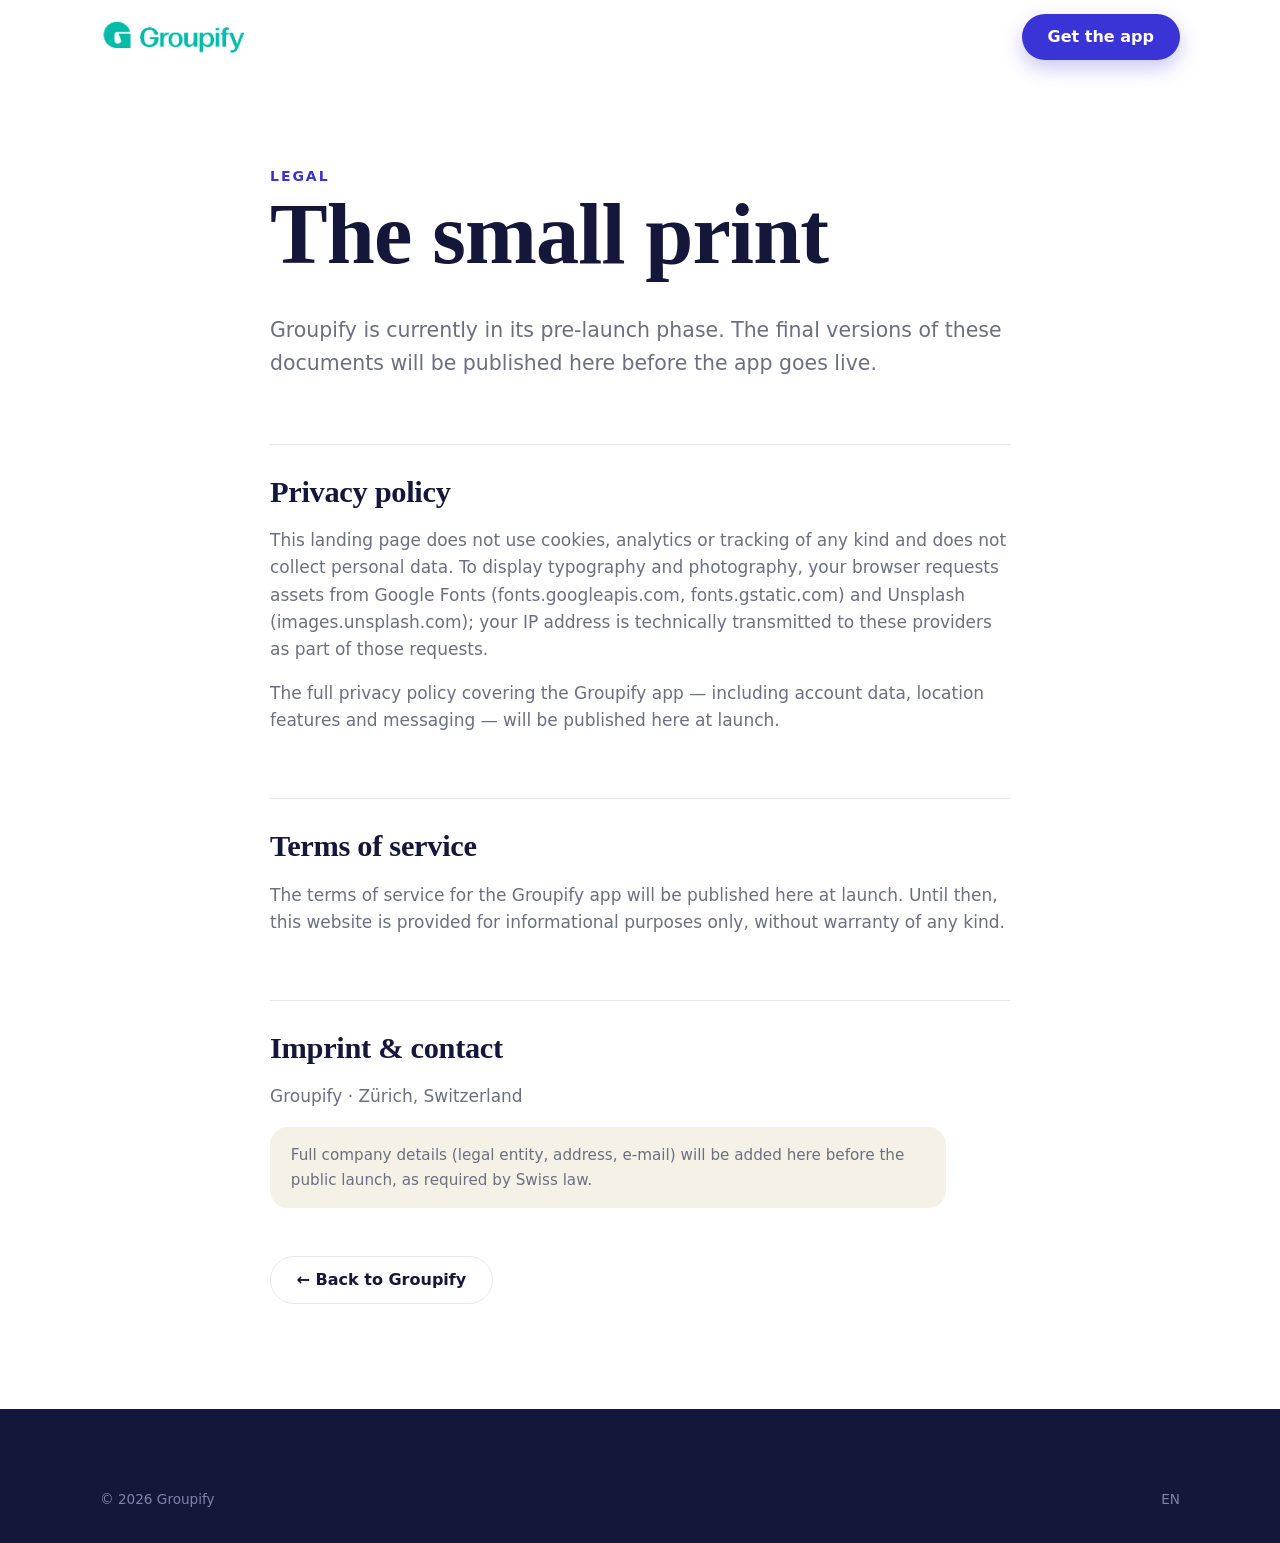
==== legal.html @ 0c63aedc "Initial Groupify landing site" ====
<!DOCTYPE html>
<html lang="en">
<head>
<meta charset="UTF-8">
<meta name="viewport" content="width=device-width, initial-scale=1.0">
<title>Legal — Groupify</title>
<meta name="description" content="Privacy policy, terms of service and imprint for Groupify — the social app for finding and organizing group events around shared interests.">
<meta http-equiv="Content-Security-Policy" content="default-src 'self'; script-src 'self'; style-src 'self' 'unsafe-inline' https://fonts.googleapis.com; font-src https://fonts.gstatic.com; img-src 'self' https://images.unsplash.com data:; connect-src 'self'; object-src 'none'; base-uri 'self'; form-action 'none'">
<meta name="referrer" content="strict-origin-when-cross-origin">
<meta name="theme-color" content="#16193b">
<meta name="robots" content="noindex, follow">
<link rel="icon" type="image/png" href="Logo/groupify-mark-teal.png">
<link rel="preconnect" href="https://fonts.googleapis.com">
<link rel="preconnect" href="https://fonts.gstatic.com" crossorigin>
<link href="https://fonts.googleapis.com/css2?family=Playfair+Display:ital,wght@0,500;0,700;0,800;1,500;1,700&family=Inter:wght@400;500;600;700&display=swap" rel="stylesheet">
<link rel="stylesheet" href="styles/theme.css">
<link rel="stylesheet" href="styles/main.css?v=motion-20260702">
<style>
  /* page-local layout only — all tokens come from theme.css */
  .legal{padding-block:clamp(3rem,7vw,5.5rem);}
  .legal .container{max-width:820px;}
  .legal h1{margin-bottom:.4em;}
  .legal section{margin-top:clamp(2.5rem,6vw,4rem);padding-top:clamp(1.5rem,3vw,2rem);border-top:1px solid var(--line);}
  .legal h2{font-size:var(--fs-h3);margin-bottom:.6em;}
  .legal p{color:var(--muted);max-width:70ch;margin:0 0 1em;}
  .legal .tag{margin-bottom:1.2rem;}
  .legal-note{background:var(--cream);border-radius:var(--r-lg);padding:1rem 1.3rem;color:var(--ink);font-size:.95rem;}
</style>
</head>
<body>

<header class="site-header" id="top" data-header>
  <div class="container header-inner">
    <a class="brand" href="index.html" aria-label="Groupify home">
      <img class="brand__logo" src="Logo/groupify-wordmark.png" alt="Groupify" width="148" height="39" loading="eager" decoding="async">
    </a>
    <div class="header-actions">
      <a href="index.html#download" class="btn btn--primary">Get the app</a>
    </div>
  </div>
</header>

<main class="legal">
  <div class="container">
    <span class="eyebrow">Legal</span>
    <h1>The small print</h1>
    <p class="lead">Groupify is currently in its pre-launch phase. The final versions of these documents will be published here before the app goes live.</p>

    <section id="privacy">
      <h2>Privacy policy</h2>
      <p>This landing page does not use cookies, analytics or tracking of any kind and does not collect personal data. To display typography and photography, your browser requests assets from Google Fonts (fonts.googleapis.com, fonts.gstatic.com) and Unsplash (images.unsplash.com); your IP address is technically transmitted to these providers as part of those requests.</p>
      <p>The full privacy policy covering the Groupify app — including account data, location features and messaging — will be published here at launch.</p>
    </section>

    <section id="terms">
      <h2>Terms of service</h2>
      <p>The terms of service for the Groupify app will be published here at launch. Until then, this website is provided for informational purposes only, without warranty of any kind.</p>
    </section>

    <section id="imprint">
      <h2>Imprint &amp; contact</h2>
      <p>Groupify · Zürich, Switzerland</p>
      <p class="legal-note">Full company details (legal entity, address, e-mail) will be added here before the public launch, as required by Swiss law.</p>
    </section>

    <p style="margin-top:3rem"><a class="btn btn--ghost" href="index.html">← Back to Groupify</a></p>
  </div>
</main>

<footer class="site-footer">
  <div class="container footer-bottom">
    <span>© <span data-year>2026</span> Groupify</span>
    <span class="footer-lang">EN</span>
  </div>
</footer>

<script src="scripts/main.js?v=craft-shot-punch2-20260702" defer></script>
</body>
</html>
---- styles/theme.css ----
/* ==========================================================================
   Groupify — Theme tokens (extracted from Figma "GR 2.0" UI delivery)
   Single source of truth for colours, type, radii, shadows, spacing.
   ========================================================================== */

:root {
  /* ---- Core neutrals -------------------------------------------------- */
  --ink: #14163a;          /* headlines + text on light                    */
  --navy: #16193b;         /* dark sections / sheets                       */
  --navy-2: #1d2150;       /* raised dark surface                          */
  --paper: #ffffff;        /* app / page background                        */
  --cream: #f6f1e7;        /* light buttons + surfaces on dark             */
  --muted: #6b6f80;        /* secondary text                               */
  --line: #e7e7ee;         /* hairline borders                             */
  --line-soft: #f0f0f5;

  /* ---- Brand primary -------------------------------------------------- */
  --primary: #3a34d6;      /* royal indigo — primary actions, links        */
  --primary-strong: #2f2ab0;
  --primary-soft: #e5e3fb;

  /* ---- Category palette (full + soft pastel pair) --------------------- */
  --orange: #e8641e;   --orange-soft: #f9ddc8;
  --yellow: #f2ce1b;   --yellow-soft: #f8efb2;
  --green:  #2f8f5b;   --green-soft:  #dcefe0;   --green-deep: #1f4a3d;
  --royal:  #2b2ca6;   --royal-soft:  #dce3f8;
  --purple: #6a34d6;   --purple-soft: #e7dbf8;
  --red:    #e23b34;   --red-soft:    #f7d8d5;   --maroon: #6f1f2a;
  --pink-soft: #f5dbe4;
  --teal:   #1fa79f;   --teal-soft:   #d5efec;
  --blue-soft: #dce8f6;

  /* ---- Radii ---------------------------------------------------------- */
  --r-card: 22px;
  --r-lg: 18px;
  --r-md: 14px;
  --r-sm: 10px;
  --r-pill: 999px;

  /* ---- Shadows -------------------------------------------------------- */
  --shadow-sm: 0 2px 8px rgba(20, 22, 58, .06);
  --shadow-md: 0 10px 30px rgba(20, 22, 58, .10);
  --shadow-card: 0 18px 44px rgba(20, 22, 58, .16);

  /* ---- Type ----------------------------------------------------------- */
  --font-serif: "Playfair Display", Georgia, "Times New Roman", serif;
  --font-sans: "Inter", system-ui, -apple-system, "Segoe UI", Roboto, sans-serif;
  --font-hand: "Caveat", "Segoe Script", cursive;

  /* fluid type scale */
  --fs-hero: clamp(2.9rem, 7.5vw, 5.4rem);
  --fs-h2: clamp(2rem, 4.2vw, 3.25rem);
  --fs-h3: clamp(1.35rem, 2.4vw, 1.9rem);
  --fs-lead: clamp(1.05rem, 1.6vw, 1.3rem);
  --fs-body: 1.0625rem;
  --fs-small: 0.875rem;

  /* ---- Layout --------------------------------------------------------- */
  --container: 1160px;
  --gutter: clamp(1.1rem, 4vw, 2.5rem);
  --section-y: clamp(4rem, 9vw, 8rem);
}

/* ==========================================================================
   Reset / base
   ========================================================================== */
*, *::before, *::after { box-sizing: border-box; }

html { -webkit-text-size-adjust: 100%; scroll-behavior: smooth; scroll-padding-top: 88px; }

@media (prefers-reduced-motion: reduce) {
  html { scroll-behavior: auto; }
  * { animation-duration: .001ms !important; animation-iteration-count: 1 !important;
      transition-duration: .001ms !important; }
}

body {
  margin: 0;
  font-family: var(--font-sans);
  font-size: var(--fs-body);
  line-height: 1.6;
  color: var(--ink);
  background: var(--paper);
  -webkit-font-smoothing: antialiased;
  text-rendering: optimizeLegibility;
}

img, svg { display: block; max-width: 100%; }
a { color: inherit; text-decoration: none; }
button { font: inherit; cursor: pointer; border: 0; background: none; }
ul { margin: 0; padding: 0; list-style: none; }

/* ---- Headings -------------------------------------------------------- */
h1, h2, h3 {
  font-family: var(--font-serif);
  font-weight: 700;
  line-height: 1.05;
  letter-spacing: -0.01em;
  color: var(--ink);
  margin: 0;
}
h1 { font-size: var(--fs-hero); }
h2 { font-size: var(--fs-h2); }
h3 { font-size: var(--fs-h3); line-height: 1.15; }
.italic { font-style: italic; }
em { font-style: italic; }

/* ==========================================================================
   Reusable primitives
   ========================================================================== */
.container {
  width: 100%;
  max-width: var(--container);
  margin-inline: auto;
  padding-inline: var(--gutter);
}

.eyebrow {
  font-family: var(--font-sans);
  font-weight: 600;
  font-size: var(--fs-small);
  letter-spacing: .14em;
  text-transform: uppercase;
  color: var(--primary);
}

.lead { font-size: var(--fs-lead); color: var(--muted); }

/* ---- Buttons (pills) ------------------------------------------------- */
.btn {
  display: inline-flex;
  align-items: center;
  justify-content: center;
  gap: .55em;
  padding: .95em 1.6em;
  border-radius: var(--r-pill);
  font-weight: 600;
  font-size: 1rem;
  line-height: 1;
  transition: transform .18s ease, box-shadow .18s ease, background .18s ease, color .18s ease;
  will-change: transform;
}
.btn:active { transform: translateY(1px) scale(.99); }

.btn--primary { background: var(--primary); color: #fff; box-shadow: 0 8px 20px rgba(58,52,214,.28); }
.btn--primary:hover { background: var(--primary-strong); box-shadow: 0 12px 26px rgba(58,52,214,.34); transform: translateY(-2px); }

.btn--navy { background: var(--navy); color: #fff; }
.btn--navy:hover { background: #22265a; transform: translateY(-2px); }

.btn--cream { background: var(--cream); color: var(--ink); box-shadow: var(--shadow-sm); }
.btn--cream:hover { background: #fff; transform: translateY(-2px); box-shadow: var(--shadow-md); }

.btn--ghost { background: transparent; color: var(--ink); border: 1.5px solid var(--line); }
.btn--ghost:hover { border-color: var(--ink); }

.btn--lg { padding: 1.1em 1.9em; font-size: 1.05rem; }
.btn--block { width: 100%; }

/* ---- Store buttons --------------------------------------------------- */
.store-btn {
  display: inline-flex; align-items: center; gap: .7em;
  background: var(--cream); color: var(--ink);
  border-radius: var(--r-pill);
  padding: .7em 1.35em;
  box-shadow: var(--shadow-sm);
  transition: transform .18s ease, box-shadow .18s ease;
}
.store-btn:hover { transform: translateY(-2px); box-shadow: var(--shadow-md); }
.store-btn svg { width: 22px; height: 22px; }
.store-btn small { display: block; font-size: .68rem; color: var(--muted); line-height: 1; margin-bottom: 2px; }
.store-btn strong { font-size: 1rem; line-height: 1; }
.store-btn__txt { text-align: left; }

/* ---- Pills / tags ---------------------------------------------------- */
.tag {
  display: inline-flex; align-items: center; gap: .45em;
  padding: .4em .85em; border-radius: var(--r-pill);
  font-size: var(--fs-small); font-weight: 600;
  background: var(--cream); color: var(--ink);
}
.tag--soft { background: var(--line-soft); color: var(--muted); }

/* ---- Sticker accent -------------------------------------------------- */
.sticker { display: inline-block; transform: rotate(-8deg); filter: drop-shadow(0 4px 6px rgba(0,0,0,.15)); }

/* ---- Utility --------------------------------------------------------- */
.center { text-align: center; }
.visually-hidden {
  position: absolute; width: 1px; height: 1px; padding: 0; margin: -1px;
  overflow: hidden; clip: rect(0 0 0 0); white-space: nowrap; border: 0;
}
---- styles/main.css ----
/* ==========================================================================
   Groupify — landing page layout & components
   Depends on tokens/primitives in theme.css
   ========================================================================== */

.ic{width:24px;height:24px;fill:none;stroke:currentColor;stroke-width:2;stroke-linecap:round;stroke-linejoin:round}

/* ---- reveal on scroll (progressive-enhancement; visible without JS) ---- */
.js .reveal{opacity:0;transform:translateY(22px);transition:opacity .7s ease,transform .7s cubic-bezier(.2,.7,.2,1)}
.js .reveal.in{opacity:1;transform:none}
@media (prefers-reduced-motion:reduce){.js .reveal{opacity:1;transform:none}}

/* ==========================================================================
   Header
   ========================================================================== */
.site-header{position:sticky;top:0;z-index:100;transition:background .3s ease,box-shadow .3s ease,border-color .3s}
.site-header.scrolled{background:rgba(255,255,255,.82);backdrop-filter:saturate(180%) blur(14px);box-shadow:0 1px 0 var(--line)}
.header-inner{display:flex;align-items:center;justify-content:space-between;gap:clamp(1rem,2vw,2rem);height:74px}
.brand{display:inline-flex;align-items:center;flex:0 0 auto;font-weight:700;line-height:1}
.brand__logo{display:block;width:148px;max-width:148px;height:auto;max-height:46px;object-fit:contain}
.brand__logo--footer{width:152px;max-width:152px}
.brand__mark{width:38px;height:38px;border-radius:11px;display:grid;place-items:center;overflow:hidden;box-shadow:0 6px 16px rgba(12,184,169,.28)}
.brand__mark img{display:block;width:100%;height:100%;object-fit:cover}
.main-nav{display:flex;gap:2rem}
.main-nav a{font-weight:500;color:var(--ink);opacity:.8;white-space:nowrap;transition:opacity .2s}
.main-nav a:hover{opacity:1}
.header-actions{display:flex;align-items:center;gap:.8rem}
.header-actions .btn{white-space:nowrap}
.menu-toggle{display:none;width:44px;height:44px;border-radius:12px;flex-direction:column;gap:5px;align-items:center;justify-content:center}
.menu-toggle span{width:22px;height:2px;background:var(--ink);border-radius:2px;transition:transform .3s,opacity .3s}

/* ==========================================================================
   Hero
   ========================================================================== */
.hero{position:relative;background:var(--navy);color:#fff;overflow:hidden;isolation:isolate}
.hero__bg{position:absolute;inset:0;z-index:-1;background:
  radial-gradient(120% 90% at 85% 0%,rgba(106,52,214,.55),transparent 55%),
  radial-gradient(90% 80% at 0% 100%,rgba(58,52,214,.5),transparent 55%),
  linear-gradient(160deg,#1b1e46,#111334)}
.hero__dots{position:absolute;inset:0;background-image:radial-gradient(rgba(255,255,255,.5) 1px,transparent 1.5px);background-size:7px 7px;mix-blend-mode:soft-light;opacity:.35}
.hero__inner{display:grid;grid-template-columns:1.05fr .95fr;gap:2rem;align-items:center;padding-block:clamp(3.5rem,8vw,6.5rem) clamp(4rem,9vw,7rem)}
.eyebrow--light{color:#c9c8f6}
.hero__title{font-size:var(--fs-hero);font-weight:800;color:#fff}
.hero__title .rotator{display:inline-block;min-height:1.05em}
.hero__title em{font-weight:700;color:#fff;display:inline-block;transition:opacity .35s,transform .35s}
.hero__title em.swap{opacity:0;transform:translateY(10px)}
.hero__lead{font-size:var(--fs-lead);color:#c3c5e6;max-width:30ch;margin-top:1.2rem}
.hero__lead strong{color:#fff;font-weight:600}
.hero__cta{display:flex;flex-wrap:wrap;gap:.8rem;margin-top:1.8rem}
.hero__cta--center{justify-content:center}
.store-btn{background:#fff;color:var(--ink)}
.hero__note{margin-top:1.1rem;font-size:var(--fs-small);color:#9698c8}

.hero__visual{position:relative;height:520px;display:flex;align-items:center;justify-content:center}
.phone{border-radius:32px;overflow:hidden;box-shadow:0 30px 70px rgba(0,0,0,.45);background:#0b0d24}
.phone img{display:block;width:100%;height:100%;object-fit:cover}
.hero__visual .phone{position:absolute;width:250px}
.phone--back{transform:translate(-32%,-6%) rotate(-8deg);width:230px !important;filter:brightness(.9)}
.phone--front{transform:translate(24%,8%) rotate(6deg);z-index:2}
.sticker{position:absolute;font-size:2.4rem;z-index:3;filter:drop-shadow(0 6px 8px rgba(0,0,0,.35))}
.sticker--star{color:var(--yellow);top:6%;right:16%;transform:rotate(-12deg)}
.sticker--hand{top:70%;left:8%;transform:rotate(8deg)}
.scroll-hint{position:absolute;left:50%;bottom:20px;transform:translateX(-50%);display:flex;flex-direction:column;align-items:center;gap:6px;font-size:11px;letter-spacing:.14em;text-transform:uppercase;color:#9698c8}
.scroll-hint span{width:22px;height:34px;border:2px solid rgba(255,255,255,.35);border-radius:12px;position:relative}
.scroll-hint span::after{content:"";position:absolute;top:6px;left:50%;transform:translateX(-50%);width:3px;height:7px;border-radius:2px;background:#fff;animation:scrolldot 1.6s infinite}
@keyframes scrolldot{0%{opacity:0;top:6px}40%{opacity:1}80%{opacity:0;top:16px}100%{opacity:0}}

/* ==========================================================================
   Value strip
   ========================================================================== */
.value{padding-block:clamp(3rem,6vw,5rem)}
.value__grid{display:grid;grid-template-columns:repeat(3,1fr);gap:1.5rem}
.value__item{padding:1.6rem 1.4rem;border:1px solid var(--line);border-radius:var(--r-lg);background:#fff;transition:box-shadow .25s,transform .25s}
.value__item:hover{box-shadow:var(--shadow-md);transform:translateY(-3px)}
.value__ic{width:52px;height:52px;border-radius:15px;display:grid;place-items:center;color:var(--c);background:var(--bg);margin-bottom:1rem}
.value__item h3{font-size:1.35rem;margin-bottom:.4rem}
.value__item p{color:var(--muted);font-size:.98rem}

/* ==========================================================================
   Section heads
   ========================================================================== */
.section-head{max-width:34ch;margin-bottom:clamp(2rem,4vw,3.2rem)}
.section-head.center{margin-inline:auto;text-align:center}
.section-title{font-size:var(--fs-h2);margin-top:.5rem}
.section-title--light{color:#fff}

/* ==========================================================================
   Features
   ========================================================================== */
.features{padding-block:var(--section-y)}
.feature{display:grid;grid-template-columns:1fr 1fr;gap:clamp(2rem,5vw,4.5rem);align-items:center;margin-bottom:clamp(3.5rem,7vw,6rem)}
.feature:last-child{margin-bottom:0}
.feature--reverse .feature__text{order:2}
.pill-tag{display:inline-flex;align-items:center;padding:.4em 1em;border-radius:var(--r-pill);font-weight:600;font-size:.8rem;color:var(--c);background:var(--bg);margin-bottom:1rem}
.feature__text h3{font-family:var(--font-sans);font-size:clamp(1.45rem,2.2vw,2.05rem);font-weight:700;letter-spacing:0;line-height:1.08;margin-bottom:.8rem}
.feature__text p{color:var(--muted);font-size:1.05rem;max-width:44ch}
.ticks{margin-top:1.3rem;display:grid;gap:.7rem}
.ticks li{position:relative;padding-left:2rem;font-weight:500}
.ticks li::before{content:"";position:absolute;left:0;top:1px;width:22px;height:22px;border-radius:50%;background:var(--primary-soft);
  background-image:url("data:image/svg+xml,%3Csvg xmlns='http://www.w3.org/2000/svg' width='14' height='14' viewBox='0 0 24 24' fill='none' stroke='%233a34d6' stroke-width='3' stroke-linecap='round' stroke-linejoin='round'%3E%3Cpath d='M5 12l5 5L20 6'/%3E%3C/svg%3E");background-repeat:no-repeat;background-position:center}
.feature__media{position:relative;display:flex;justify-content:center;align-items:center;min-height:420px}
.blob{position:absolute;width:78%;aspect-ratio:1;border-radius:42% 58% 55% 45%/48% 42% 58% 52%;background:var(--c);filter:blur(6px);opacity:.9;z-index:0}
.feature__media .phone{position:relative;z-index:1;width:270px}

/* ==========================================================================
   Categories
   ========================================================================== */
.categories{padding-block:var(--section-y);background:var(--cream)}
.chips{display:flex;flex-wrap:wrap;justify-content:center;gap:.8rem;max-width:900px;margin:0 auto}
.chip{display:inline-flex;align-items:center;gap:.5rem;padding:.7em 1.2em;border-radius:var(--r-pill);background:#fff;border:1.5px solid var(--line);font-weight:600;font-size:1rem;box-shadow:var(--shadow-sm);transition:transform .2s,border-color .2s,box-shadow .2s;cursor:default}
.chip:hover{transform:translateY(-3px) rotate(-1deg);border-color:var(--c);box-shadow:0 10px 22px rgba(20,22,58,.1)}
.chip__ic{font-size:1.1rem;line-height:1}
.chip--muted{color:var(--muted);border-style:dashed}

/* ==========================================================================
   How it works (dark)
   ========================================================================== */
.how{padding-block:var(--section-y);background:var(--navy);color:#fff;position:relative;overflow:hidden;isolation:isolate}
.how::before{content:"";position:absolute;inset:0;z-index:-1;background:
  radial-gradient(72% 58% at 96% 8%,rgba(106,52,214,.34),transparent 62%),
  radial-gradient(50% 50% at 16% 82%,rgba(31,167,159,.16),transparent 70%)}
.how::after{content:"";position:absolute;inset:0;z-index:-1;background-image:linear-gradient(rgba(255,255,255,.045) 1px,transparent 1px),linear-gradient(90deg,rgba(255,255,255,.035) 1px,transparent 1px);background-size:44px 44px;mask-image:linear-gradient(to bottom,transparent,black 16%,black 82%,transparent);opacity:.7}
.steps{display:grid;grid-template-columns:repeat(3,1fr);gap:1.5rem;counter-reset:step;list-style:none;margin:0;padding:0}
.step{position:relative;overflow:hidden;background:linear-gradient(145deg,rgba(255,255,255,.105),rgba(255,255,255,.045));border:1px solid rgba(255,255,255,.16);border-radius:var(--r-card);padding:2rem 1.6rem;box-shadow:0 22px 70px rgba(5,7,28,.28);backdrop-filter:blur(10px);transform:translateZ(0)}
.step::before{content:"";position:absolute;inset:0 0 auto;height:3px;background:linear-gradient(90deg,var(--teal),var(--yellow),var(--orange));opacity:.9}
.step::after{content:"";position:absolute;right:-42px;top:-52px;width:148px;aspect-ratio:1;border-radius:50%;background:radial-gradient(circle,rgba(255,255,255,.15),transparent 62%);pointer-events:none}
.step__num{display:grid;place-items:center;width:48px;height:48px;border-radius:14px;background:linear-gradient(135deg,var(--primary),var(--purple));color:#fff;font-family:var(--font-sans);font-weight:800;font-size:1.1rem;margin-bottom:1.2rem;box-shadow:0 10px 22px rgba(58,52,214,.38)}
.step h3{color:#fff;font-size:1.4rem;margin-bottom:.5rem;letter-spacing:0}
.step p{color:#b9bbe0}

/* ==========================================================================
   Community
   ========================================================================== */
.community{padding-block:var(--section-y)}
.community__inner{display:grid;grid-template-columns:1fr 1fr;gap:clamp(2rem,5vw,4rem);align-items:center}
.community__copy .lead{margin:1rem 0 1.8rem}
.community__cards{display:grid;gap:1rem}
.community__cards .ecard:nth-child(1){transform:rotate(-2deg)}
.community__cards .ecard:nth-child(3){transform:rotate(2deg)}
.ecard{border-radius:var(--r-card);padding:1rem;box-shadow:var(--shadow-card);display:flex;flex-direction:column;gap:.5rem;transition:transform .25s}
.ecard:hover{transform:translateY(-4px) rotate(0)}
.ecard__ph{height:96px;border-radius:14px;background:rgba(255,255,255,.35);border:4px solid #fff}
.ecard__ph--light{background:rgba(255,255,255,.75)}
.ecard__meta{font-size:.78rem;font-weight:600;opacity:.85}
.ecard__title{font-size:1.4rem}
.ecard__att{align-self:flex-start;font-size:.78rem;font-weight:600;background:rgba(255,255,255,.6);border-radius:var(--r-pill);padding:.3em .8em}
.c-orange{background:var(--orange);color:#2a1405}
.c-blue{background:var(--blue-soft);color:var(--ink)}
.c-yellow{background:var(--yellow);color:#3a3208}

/* ==========================================================================
   Download CTA
   ========================================================================== */
.download{padding-block:var(--section-y)}
.download__inner{position:relative;background:linear-gradient(160deg,#22265f,var(--navy));border-radius:32px;padding:clamp(2.5rem,6vw,5rem);text-align:center;color:#fff;overflow:hidden;isolation:isolate}
.download__dots{position:absolute;inset:0;z-index:-1;background-image:radial-gradient(rgba(255,255,255,.5) 1px,transparent 1.5px);background-size:8px 8px;mix-blend-mode:soft-light;opacity:.3}
.download__title{font-size:var(--fs-h2);color:#fff}
.download__lead{color:#c3c5e6;margin:1rem 0 2rem;font-size:var(--fs-lead)}
.download .store-btn{background:var(--cream)}

/* ==========================================================================
   Footer
   ========================================================================== */
.site-footer{background:var(--ink);color:#cfd0e6;padding-block:3.5rem 2rem}
.footer-inner{display:grid;grid-template-columns:1.4fr 2fr;gap:2rem;padding-bottom:2.5rem;border-bottom:1px solid rgba(255,255,255,.1)}
.footer-brand p{margin-top:1rem;color:#9092b8;max-width:26ch}
.footer-cols{display:grid;grid-template-columns:repeat(3,1fr);gap:1.5rem}
.footer-cols h4{font-family:var(--font-sans);font-size:.8rem;text-transform:uppercase;letter-spacing:.1em;color:#fff;margin-bottom:1rem}
.footer-cols a{display:block;padding:.3rem 0;color:#9092b8;transition:color .2s}
.footer-cols a:hover{color:#fff}
.footer-bottom{display:flex;justify-content:space-between;align-items:center;padding-top:1.5rem;font-size:.85rem;color:#8082a8}
.footer-lang a{color:#fff}

/* ==========================================================================
   Responsive
   ========================================================================== */
@media (max-width:900px){
  .main-nav,.header-actions .btn{display:none}
  .menu-toggle{display:flex}
  .site-header.menu-open .main-nav{display:flex;position:absolute;top:74px;left:0;right:0;flex-direction:column;gap:0;background:#fff;padding:1rem var(--gutter);box-shadow:var(--shadow-md);border-top:1px solid var(--line)}
  .site-header.menu-open .main-nav a{padding:.9rem 0;border-bottom:1px solid var(--line-soft)}
  .site-header.menu-open{background:#fff}
  .hero__inner{grid-template-columns:1fr;text-align:center}
  .hero__copy{order:1}
  .hero__lead{margin-inline:auto}
  .hero__cta{justify-content:center}
  .hero__visual{order:2;height:440px;margin-top:1rem}
  .feature,.community__inner{grid-template-columns:1fr;gap:2rem}
  .feature--reverse .feature__text{order:0}
  .feature__media{min-height:0;order:-1}
  .value__grid,.steps,.footer-cols{grid-template-columns:1fr}
  .footer-inner{grid-template-columns:1fr}
  .value__grid{gap:1rem}
  .steps{gap:1rem}
}
@media (max-width:560px){
  .header-actions .btn{display:none}
  .hero__visual{height:400px}
  .hero__visual .phone{width:210px}
  .phone--back{width:180px !important}
  .footer-bottom{flex-direction:column;gap:.5rem}
}

/* ---- Print (also used for full-page capture) ---- */
@media print{
  .js .reveal{opacity:1 !important;transform:none !important}
  .site-header{position:static}
  .scroll-hint,.menu-toggle{display:none}
  *{-webkit-print-color-adjust:exact;print-color-adjust:exact}
}
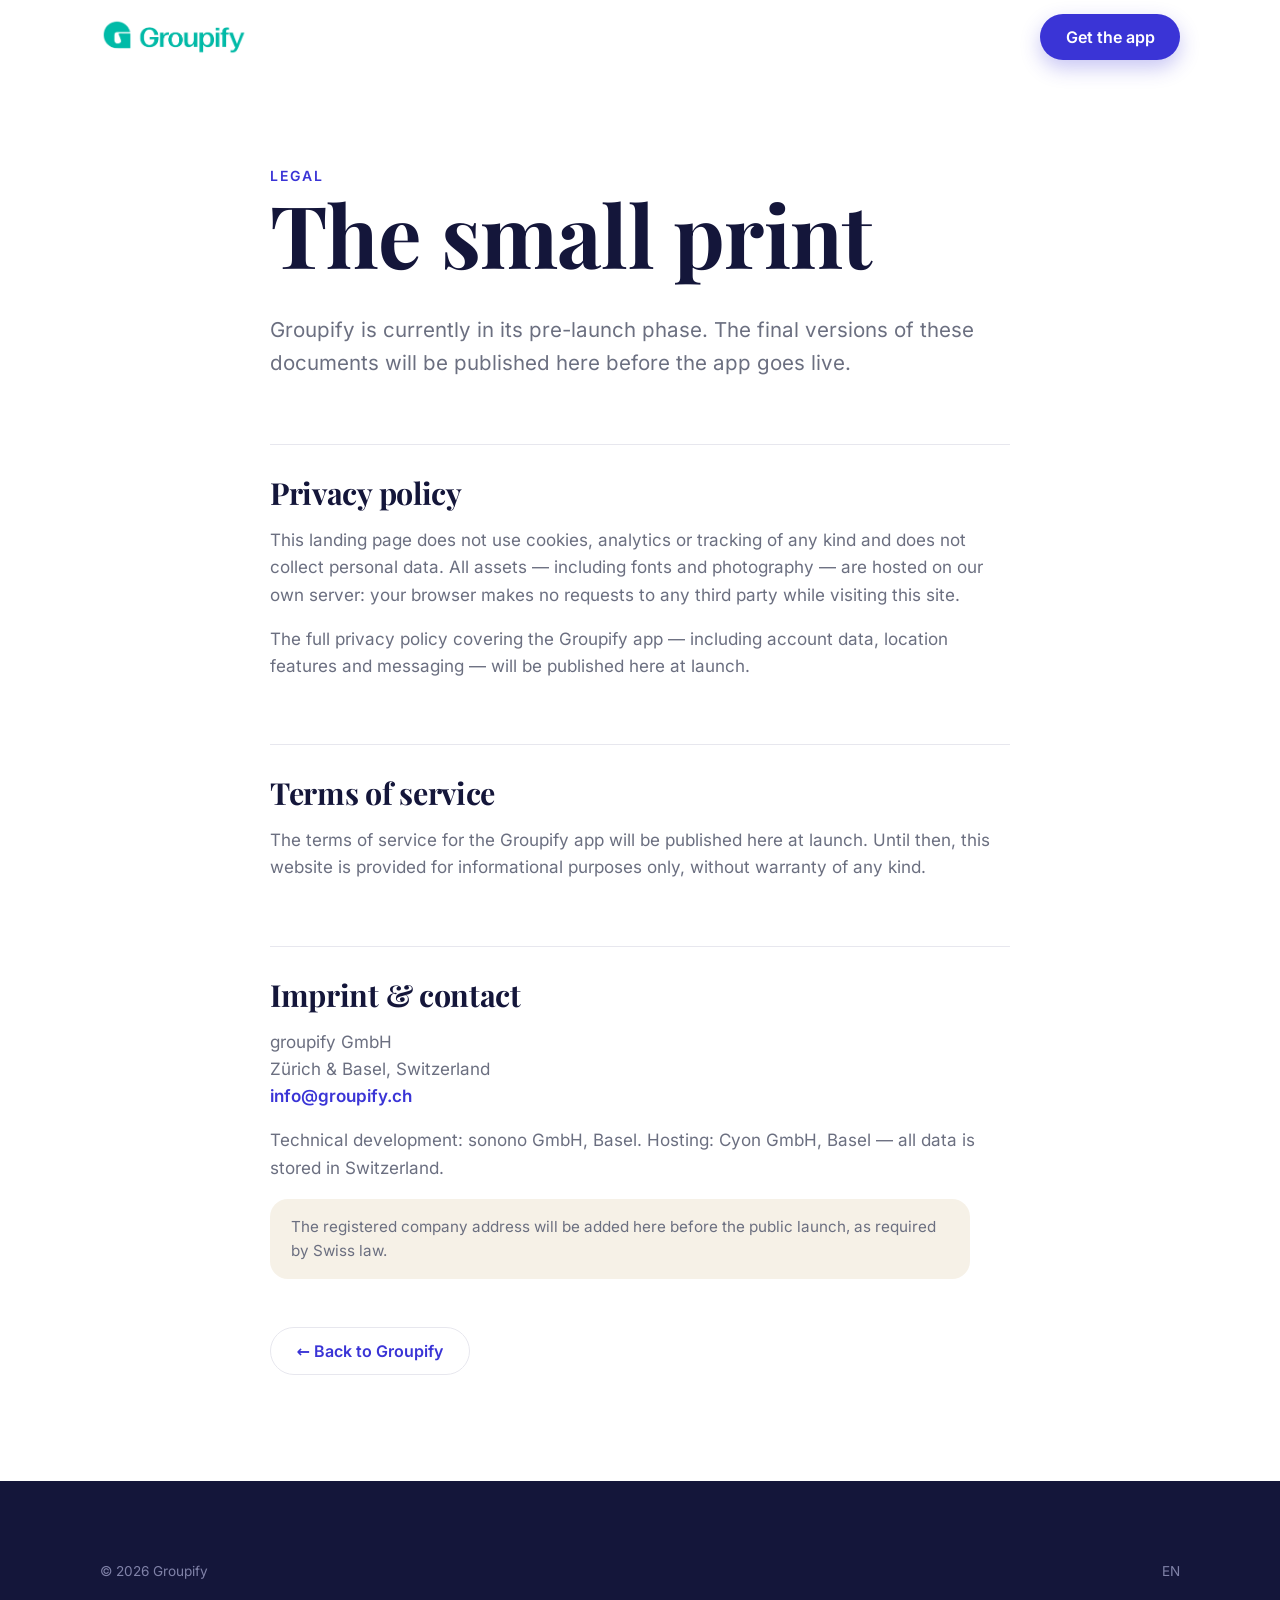
==== commit fc97d178: "Add FAQ/About content, self-host assets, and harden security - Add "Made in Switzerland" about secti" ====
--- a/legal.html
+++ b/legal.html
@@ -5,16 +5,14 @@
 <meta name="viewport" content="width=device-width, initial-scale=1.0">
 <title>Legal — Groupify</title>
 <meta name="description" content="Privacy policy, terms of service and imprint for Groupify — the social app for finding and organizing group events around shared interests.">
-<meta http-equiv="Content-Security-Policy" content="default-src 'self'; script-src 'self'; style-src 'self' 'unsafe-inline' https://fonts.googleapis.com; font-src https://fonts.gstatic.com; img-src 'self' https://images.unsplash.com data:; connect-src 'self'; object-src 'none'; base-uri 'self'; form-action 'none'">
+<meta http-equiv="Content-Security-Policy" content="default-src 'self'; script-src 'self'; style-src 'self' 'unsafe-inline'; img-src 'self' data:; font-src 'self'; connect-src 'self'; media-src 'none'; object-src 'none'; frame-src 'none'; base-uri 'self'; form-action 'none'; upgrade-insecure-requests">
 <meta name="referrer" content="strict-origin-when-cross-origin">
 <meta name="theme-color" content="#16193b">
 <meta name="robots" content="noindex, follow">
 <link rel="icon" type="image/png" href="Logo/groupify-mark-teal.png">
-<link rel="preconnect" href="https://fonts.googleapis.com">
-<link rel="preconnect" href="https://fonts.gstatic.com" crossorigin>
-<link href="https://fonts.googleapis.com/css2?family=Playfair+Display:ital,wght@0,500;0,700;0,800;1,500;1,700&family=Inter:wght@400;500;600;700&display=swap" rel="stylesheet">
+<link rel="stylesheet" href="assets/fonts/fonts.css?v=secure-20260706">
 <link rel="stylesheet" href="styles/theme.css">
-<link rel="stylesheet" href="styles/main.css?v=motion-20260702">
+<link rel="stylesheet" href="styles/main.css?v=secure-20260706">
 <style>
   /* page-local layout only — all tokens come from theme.css */
   .legal{padding-block:clamp(3rem,7vw,5.5rem);}
@@ -25,6 +23,8 @@
   .legal p{color:var(--muted);max-width:70ch;margin:0 0 1em;}
   .legal .tag{margin-bottom:1.2rem;}
   .legal-note{background:var(--cream);border-radius:var(--r-lg);padding:1rem 1.3rem;color:var(--ink);font-size:.95rem;}
+  .legal a{color:var(--primary);font-weight:600;}
+  .legal a:hover{text-decoration:underline;}
 </style>
 </head>
 <body>
@@ -48,7 +48,7 @@
 
     <section id="privacy">
       <h2>Privacy policy</h2>
-      <p>This landing page does not use cookies, analytics or tracking of any kind and does not collect personal data. To display typography and photography, your browser requests assets from Google Fonts (fonts.googleapis.com, fonts.gstatic.com) and Unsplash (images.unsplash.com); your IP address is technically transmitted to these providers as part of those requests.</p>
+      <p>This landing page does not use cookies, analytics or tracking of any kind and does not collect personal data. All assets — including fonts and photography — are hosted on our own server: your browser makes no requests to any third party while visiting this site.</p>
       <p>The full privacy policy covering the Groupify app — including account data, location features and messaging — will be published here at launch.</p>
     </section>
 
@@ -59,8 +59,13 @@
 
     <section id="imprint">
       <h2>Imprint &amp; contact</h2>
-      <p>Groupify · Zürich, Switzerland</p>
-      <p class="legal-note">Full company details (legal entity, address, e-mail) will be added here before the public launch, as required by Swiss law.</p>
+      <p>
+        groupify GmbH<br>
+        Zürich &amp; Basel, Switzerland<br>
+        <a href="mailto:info@groupify.ch">info@groupify.ch</a>
+      </p>
+      <p>Technical development: sonono GmbH, Basel. Hosting: Cyon GmbH, Basel — all data is stored in Switzerland.</p>
+      <p class="legal-note">The registered company address will be added here before the public launch, as required by Swiss law.</p>
     </section>
 
     <p style="margin-top:3rem"><a class="btn btn--ghost" href="index.html">← Back to Groupify</a></p>
--- a/assets/fonts/fonts.css
+++ b/assets/fonts/fonts.css
@@ -0,0 +1,101 @@
+/* Groupify - self-hosted Google Fonts (latin subsets, woff2 only).
+   Downloaded 2026-07-06 so the site makes zero third-party requests. */
+
+@font-face {
+  font-family: 'Caveat';
+  font-style: normal;
+  font-weight: 600;
+  font-display: swap;
+  src: url('caveat-600.woff2') format('woff2');
+  unicode-range: U+0000-00FF, U+0131, U+0152-0153, U+02BB-02BC, U+02C6, U+02DA, U+02DC, U+0304, U+0308, U+0329, U+2000-206F, U+20AC, U+2122, U+2191, U+2193, U+2212, U+2215, U+FEFF, U+FFFD;
+}
+
+@font-face {
+  font-family: 'Caveat';
+  font-style: normal;
+  font-weight: 700;
+  font-display: swap;
+  src: url('caveat-700.woff2') format('woff2');
+  unicode-range: U+0000-00FF, U+0131, U+0152-0153, U+02BB-02BC, U+02C6, U+02DA, U+02DC, U+0304, U+0308, U+0329, U+2000-206F, U+20AC, U+2122, U+2191, U+2193, U+2212, U+2215, U+FEFF, U+FFFD;
+}
+
+@font-face {
+  font-family: 'Inter';
+  font-style: normal;
+  font-weight: 400;
+  font-display: swap;
+  src: url('inter-400.woff2') format('woff2');
+  unicode-range: U+0000-00FF, U+0131, U+0152-0153, U+02BB-02BC, U+02C6, U+02DA, U+02DC, U+0304, U+0308, U+0329, U+2000-206F, U+20AC, U+2122, U+2191, U+2193, U+2212, U+2215, U+FEFF, U+FFFD;
+}
+
+@font-face {
+  font-family: 'Inter';
+  font-style: normal;
+  font-weight: 500;
+  font-display: swap;
+  src: url('inter-500.woff2') format('woff2');
+  unicode-range: U+0000-00FF, U+0131, U+0152-0153, U+02BB-02BC, U+02C6, U+02DA, U+02DC, U+0304, U+0308, U+0329, U+2000-206F, U+20AC, U+2122, U+2191, U+2193, U+2212, U+2215, U+FEFF, U+FFFD;
+}
+
+@font-face {
+  font-family: 'Inter';
+  font-style: normal;
+  font-weight: 600;
+  font-display: swap;
+  src: url('inter-600.woff2') format('woff2');
+  unicode-range: U+0000-00FF, U+0131, U+0152-0153, U+02BB-02BC, U+02C6, U+02DA, U+02DC, U+0304, U+0308, U+0329, U+2000-206F, U+20AC, U+2122, U+2191, U+2193, U+2212, U+2215, U+FEFF, U+FFFD;
+}
+
+@font-face {
+  font-family: 'Inter';
+  font-style: normal;
+  font-weight: 700;
+  font-display: swap;
+  src: url('inter-700.woff2') format('woff2');
+  unicode-range: U+0000-00FF, U+0131, U+0152-0153, U+02BB-02BC, U+02C6, U+02DA, U+02DC, U+0304, U+0308, U+0329, U+2000-206F, U+20AC, U+2122, U+2191, U+2193, U+2212, U+2215, U+FEFF, U+FFFD;
+}
+
+@font-face {
+  font-family: 'Playfair Display';
+  font-style: italic;
+  font-weight: 500;
+  font-display: swap;
+  src: url('playfair-display-500-italic.woff2') format('woff2');
+  unicode-range: U+0000-00FF, U+0131, U+0152-0153, U+02BB-02BC, U+02C6, U+02DA, U+02DC, U+0304, U+0308, U+0329, U+2000-206F, U+20AC, U+2122, U+2191, U+2193, U+2212, U+2215, U+FEFF, U+FFFD;
+}
+
+@font-face {
+  font-family: 'Playfair Display';
+  font-style: italic;
+  font-weight: 700;
+  font-display: swap;
+  src: url('playfair-display-700-italic.woff2') format('woff2');
+  unicode-range: U+0000-00FF, U+0131, U+0152-0153, U+02BB-02BC, U+02C6, U+02DA, U+02DC, U+0304, U+0308, U+0329, U+2000-206F, U+20AC, U+2122, U+2191, U+2193, U+2212, U+2215, U+FEFF, U+FFFD;
+}
+
+@font-face {
+  font-family: 'Playfair Display';
+  font-style: normal;
+  font-weight: 500;
+  font-display: swap;
+  src: url('playfair-display-500.woff2') format('woff2');
+  unicode-range: U+0000-00FF, U+0131, U+0152-0153, U+02BB-02BC, U+02C6, U+02DA, U+02DC, U+0304, U+0308, U+0329, U+2000-206F, U+20AC, U+2122, U+2191, U+2193, U+2212, U+2215, U+FEFF, U+FFFD;
+}
+
+@font-face {
+  font-family: 'Playfair Display';
+  font-style: normal;
+  font-weight: 700;
+  font-display: swap;
+  src: url('playfair-display-700.woff2') format('woff2');
+  unicode-range: U+0000-00FF, U+0131, U+0152-0153, U+02BB-02BC, U+02C6, U+02DA, U+02DC, U+0304, U+0308, U+0329, U+2000-206F, U+20AC, U+2122, U+2191, U+2193, U+2212, U+2215, U+FEFF, U+FFFD;
+}
+
+@font-face {
+  font-family: 'Playfair Display';
+  font-style: normal;
+  font-weight: 800;
+  font-display: swap;
+  src: url('playfair-display-800.woff2') format('woff2');
+  unicode-range: U+0000-00FF, U+0131, U+0152-0153, U+02BB-02BC, U+02C6, U+02DA, U+02DC, U+0304, U+0308, U+0329, U+2000-206F, U+20AC, U+2122, U+2191, U+2193, U+2212, U+2215, U+FEFF, U+FFFD;
+}
--- a/styles/theme.css
+++ b/styles/theme.css
@@ -172,6 +172,30 @@
 .store-btn strong { font-size: 1rem; line-height: 1; }
 .store-btn__txt { text-align: left; }
 
+.store-badge {
+  display: inline-flex;
+  align-items: center;
+  gap: .72rem;
+  min-width: 178px;
+  height: 54px;
+  padding: .46rem .9rem;
+  border-radius: 10px;
+  background: #050505;
+  color: #fff;
+  border: 1px solid #6d6d6d;
+  box-shadow: inset 0 0 0 1px rgba(255,255,255,.1), 0 12px 28px rgba(0,0,0,.22);
+  transition: transform 160ms cubic-bezier(.23,1,.32,1), box-shadow 160ms ease, filter 160ms ease;
+}
+.store-badge:hover { transform: translateY(-2px); box-shadow: inset 0 0 0 1px rgba(255,255,255,.15), 0 16px 34px rgba(0,0,0,.28); }
+.store-badge:active { transform: scale(.98); }
+.store-badge__icon { flex: 0 0 auto; display: block; }
+.store-badge__icon--apple { width: 31px; height: 31px; }
+.store-badge__icon--play { width: 34px; height: 37px; }
+.store-badge__txt { display: block; text-align: left; line-height: 1; }
+.store-badge small { display: block; color: #fff; font-size: .62rem; line-height: 1; margin-bottom: .2rem; }
+.store-badge strong { display: block; color: #fff; font-size: 1.34rem; font-weight: 600; line-height: .95; }
+.store-badge--play strong { font-size: 1.22rem; }
+
 /* ---- Pills / tags ---------------------------------------------------- */
 .tag {
   display: inline-flex; align-items: center; gap: .45em;
--- a/styles/main.css
+++ b/styles/main.css
@@ -13,8 +13,10 @@
 /* ==========================================================================
    Header
    ========================================================================== */
-.site-header{position:sticky;top:0;z-index:100;transition:background .3s ease,box-shadow .3s ease,border-color .3s}
-.site-header.scrolled{background:rgba(255,255,255,.82);backdrop-filter:saturate(180%) blur(14px);box-shadow:0 1px 0 var(--line)}
+/* header carries its own white so the bar slides in WITH the drop
+   animation (the hero is pulled up underneath via negative margin) */
+.site-header{position:sticky;top:0;z-index:100;background:var(--paper);transition:background .3s ease,box-shadow .3s ease,border-color .3s}
+.site-header.scrolled{background:rgba(255,255,255,.82);-webkit-backdrop-filter:saturate(180%) blur(14px);backdrop-filter:saturate(180%) blur(14px);box-shadow:0 1px 0 var(--line)}
 .header-inner{display:flex;align-items:center;justify-content:space-between;gap:clamp(1rem,2vw,2rem);height:74px}
 .brand{display:inline-flex;align-items:center;flex:0 0 auto;font-weight:700;line-height:1}
 .brand__logo{display:block;width:148px;max-width:148px;height:auto;max-height:46px;object-fit:contain}
@@ -32,7 +34,7 @@
 /* ==========================================================================
    Hero
    ========================================================================== */
-.hero{position:relative;background:var(--navy);color:#fff;overflow:hidden;isolation:isolate}
+.hero{position:relative;background:var(--navy);color:#fff;overflow:hidden;isolation:isolate;margin-top:-74px;padding-top:74px}
 .hero__bg{position:absolute;inset:0;z-index:-1;background:
   radial-gradient(120% 90% at 85% 0%,rgba(106,52,214,.55),transparent 55%),
   radial-gradient(90% 80% at 0% 100%,rgba(58,52,214,.5),transparent 55%),
@@ -48,7 +50,6 @@
 .hero__lead strong{color:#fff;font-weight:600}
 .hero__cta{display:flex;flex-wrap:wrap;gap:.8rem;margin-top:1.8rem}
 .hero__cta--center{justify-content:center}
-.store-btn{background:#fff;color:var(--ink)}
 .hero__note{margin-top:1.1rem;font-size:var(--fs-small);color:#9698c8}
 
 .hero__visual{position:relative;height:520px;display:flex;align-items:center;justify-content:center}
@@ -64,17 +65,6 @@
 .scroll-hint span{width:22px;height:34px;border:2px solid rgba(255,255,255,.35);border-radius:12px;position:relative}
 .scroll-hint span::after{content:"";position:absolute;top:6px;left:50%;transform:translateX(-50%);width:3px;height:7px;border-radius:2px;background:#fff;animation:scrolldot 1.6s infinite}
 @keyframes scrolldot{0%{opacity:0;top:6px}40%{opacity:1}80%{opacity:0;top:16px}100%{opacity:0}}
-
-/* ==========================================================================
-   Value strip
-   ========================================================================== */
-.value{padding-block:clamp(3rem,6vw,5rem)}
-.value__grid{display:grid;grid-template-columns:repeat(3,1fr);gap:1.5rem}
-.value__item{padding:1.6rem 1.4rem;border:1px solid var(--line);border-radius:var(--r-lg);background:#fff;transition:box-shadow .25s,transform .25s}
-.value__item:hover{box-shadow:var(--shadow-md);transform:translateY(-3px)}
-.value__ic{width:52px;height:52px;border-radius:15px;display:grid;place-items:center;color:var(--c);background:var(--bg);margin-bottom:1rem}
-.value__item h3{font-size:1.35rem;margin-bottom:.4rem}
-.value__item p{color:var(--muted);font-size:.98rem}
 
 /* ==========================================================================
    Section heads
@@ -119,14 +109,73 @@
 .how::before{content:"";position:absolute;inset:0;z-index:-1;background:
   radial-gradient(72% 58% at 96% 8%,rgba(106,52,214,.34),transparent 62%),
   radial-gradient(50% 50% at 16% 82%,rgba(31,167,159,.16),transparent 70%)}
-.how::after{content:"";position:absolute;inset:0;z-index:-1;background-image:linear-gradient(rgba(255,255,255,.045) 1px,transparent 1px),linear-gradient(90deg,rgba(255,255,255,.035) 1px,transparent 1px);background-size:44px 44px;mask-image:linear-gradient(to bottom,transparent,black 16%,black 82%,transparent);opacity:.7}
+.how::after{content:"";position:absolute;inset:0;z-index:-1;background-image:linear-gradient(rgba(255,255,255,.045) 1px,transparent 1px),linear-gradient(90deg,rgba(255,255,255,.035) 1px,transparent 1px);background-size:44px 44px;-webkit-mask-image:linear-gradient(to bottom,transparent,black 16%,black 82%,transparent);mask-image:linear-gradient(to bottom,transparent,black 16%,black 82%,transparent);opacity:.7}
 .steps{display:grid;grid-template-columns:repeat(3,1fr);gap:1.5rem;counter-reset:step;list-style:none;margin:0;padding:0}
-.step{position:relative;overflow:hidden;background:linear-gradient(145deg,rgba(255,255,255,.105),rgba(255,255,255,.045));border:1px solid rgba(255,255,255,.16);border-radius:var(--r-card);padding:2rem 1.6rem;box-shadow:0 22px 70px rgba(5,7,28,.28);backdrop-filter:blur(10px);transform:translateZ(0)}
-.step::before{content:"";position:absolute;inset:0 0 auto;height:3px;background:linear-gradient(90deg,var(--teal),var(--yellow),var(--orange));opacity:.9}
-.step::after{content:"";position:absolute;right:-42px;top:-52px;width:148px;aspect-ratio:1;border-radius:50%;background:radial-gradient(circle,rgba(255,255,255,.15),transparent 62%);pointer-events:none}
-.step__num{display:grid;place-items:center;width:48px;height:48px;border-radius:14px;background:linear-gradient(135deg,var(--primary),var(--purple));color:#fff;font-family:var(--font-sans);font-weight:800;font-size:1.1rem;margin-bottom:1.2rem;box-shadow:0 10px 22px rgba(58,52,214,.38)}
-.step h3{color:#fff;font-size:1.4rem;margin-bottom:.5rem;letter-spacing:0}
-.step p{color:#b9bbe0}
+.step{--rot:0deg;position:relative;overflow:visible;background:#fbf4df;border:2px solid rgba(20,22,58,.88);
+  border-radius:8px;padding:2.1rem 1.55rem 1.5rem;box-shadow:8px 10px 0 rgba(0,0,0,.2),0 22px 52px rgba(5,7,28,.28);
+  rotate:var(--rot);transform:translateZ(0)}
+.step:nth-child(1){--rot:-.8deg;background:#f9efd0}
+.step:nth-child(2){--rot:.65deg;background:#edf6f4}
+.step:nth-child(3){--rot:-.35deg;background:#fff4de}
+.step::before{content:"";position:absolute;left:1.15rem;right:auto;top:-11px;width:78px;height:22px;
+  background:rgba(255,255,255,.72);border-left:1px dashed rgba(20,22,58,.2);border-right:1px dashed rgba(20,22,58,.2);
+  transform:rotate(-4deg);box-shadow:0 3px 8px rgba(0,0,0,.14)}
+.step::after{display:none}
+.step__num{display:grid;place-items:center;width:38px;height:38px;border-radius:50%;background:var(--orange);color:#fff;
+  border:2px solid var(--ink);font-family:var(--font-sans);font-weight:800;font-size:.95rem;margin-bottom:1rem;
+  box-shadow:3px 4px 0 rgba(20,22,58,.22)}
+.step:nth-child(2) .step__num{background:var(--teal)}
+.step:nth-child(3) .step__num{background:var(--primary)}
+.step__pin{position:absolute;right:1.15rem;top:1.1rem;width:18px;height:18px;border-radius:50%;
+  background:var(--yellow);border:2px solid var(--ink);box-shadow:2px 3px 0 rgba(20,22,58,.22)}
+.step h3{color:var(--ink);font-size:1.35rem;margin-bottom:.62rem;letter-spacing:0}
+.step p{color:#4f536b;margin:0}
+
+/* ==========================================================================
+   Torn-paper seams between sections (jagged edge of the section above
+   torn over the section below; tileable 240px SVG, three paper colours)
+   ========================================================================== */
+.tear{height:26px;margin-top:-1px;position:relative;z-index:5;
+  background-repeat:repeat-x;background-size:240px 26px}
+.tear--white-on-cream{background-color:var(--cream);
+  background-image:url("data:image/svg+xml,%3Csvg xmlns='http://www.w3.org/2000/svg' width='240' height='26'%3E%3Cpath fill='%23ffffff' d='M0 0h240v10l-20 6-14-9-16 8-14-6-14 9-16-10-15 8-13-5-14 9-15-7-14 5-13-8-15 10-14-6-13 7-20-11z'/%3E%3C/svg%3E")}
+.tear--cream-on-navy{background-color:var(--navy);
+  background-image:url("data:image/svg+xml,%3Csvg xmlns='http://www.w3.org/2000/svg' width='240' height='26'%3E%3Cpath fill='%23f6f1e7' d='M0 0h240v10l-20 6-14-9-16 8-14-6-14 9-16-10-15 8-13-5-14 9-15-7-14 5-13-8-15 10-14-6-13 7-20-11z'/%3E%3C/svg%3E")}
+.tear--navy-on-cream{background-color:var(--cream);
+  background-image:url("data:image/svg+xml,%3Csvg xmlns='http://www.w3.org/2000/svg' width='240' height='26'%3E%3Cpath fill='%2316193b' d='M0 0h240v10l-20 6-14-9-16 8-14-6-14 9-16-10-15 8-13-5-14 9-15-7-14 5-13-8-15 10-14-6-13 7-20-11z'/%3E%3C/svg%3E")}
+.tear--cream-on-white{background-color:var(--paper);
+  background-image:url("data:image/svg+xml,%3Csvg xmlns='http://www.w3.org/2000/svg' width='240' height='26'%3E%3Cpath fill='%23f6f1e7' d='M0 0h240v10l-20 6-14-9-16 8-14-6-14 9-16-10-15 8-13-5-14 9-15-7-14 5-13-8-15 10-14-6-13 7-20-11z'/%3E%3C/svg%3E")}
+
+/* ==========================================================================
+   Story — from chat to court (scrollytelling strip)
+   ========================================================================== */
+.story{padding-block:var(--section-y);background:var(--cream);position:relative;overflow:hidden}
+.story__flow{display:grid;grid-template-columns:1.05fr .9fr .8fr;gap:clamp(1.8rem,4vw,3.4rem);
+  align-items:center;max-width:1040px;margin-inline:auto}
+.story__chat{display:grid;gap:.75rem;align-content:center}
+.bubble{position:relative;max-width:34ch;padding:.72em 1em .78em;background:#fff;border:2px solid var(--ink);
+  border-radius:14px;box-shadow:4px 5px 0 rgba(20,22,58,.14);font-size:.98rem;line-height:1.35}
+.bubble b{display:block;font-size:.68rem;font-weight:800;letter-spacing:.12em;text-transform:uppercase;
+  color:var(--teal);margin-bottom:.15em}
+.bubble--in{justify-self:start;border-bottom-left-radius:4px;transform:rotate(-.6deg)}
+.bubble--out{justify-self:end;background:var(--primary-soft);border-bottom-right-radius:4px;transform:rotate(.8deg)}
+.bubble--out b{color:var(--primary)}
+.story__joins{justify-self:center;font-family:var(--font-hand);font-size:1.2rem;color:#5a5d80;transform:rotate(-2deg)}
+.story__event{position:relative;justify-self:center;display:grid;gap:.3rem;padding:1.3rem 1.5rem 1.4rem;background:#fff;
+  border:2px solid var(--ink);border-radius:18px;box-shadow:7px 8px 0 rgba(20,22,58,.16);transform:rotate(-2deg);max-width:270px}
+.story__event::before,.story__event::after{content:"";position:absolute;top:50%;width:44px;height:0;
+  border-top:3px dashed rgba(20,22,58,.35)}
+.story__event::before{left:-52px}
+.story__event::after{right:-52px}
+.story__event-pin{width:30px;height:30px;border-radius:50% 50% 50% 0;background:var(--orange);
+  border:2.5px solid var(--ink);transform:rotate(-45deg);margin-bottom:.4rem;position:relative}
+.story__event-pin::after{content:"";position:absolute;inset:8px;border-radius:50%;background:#fff}
+.story__event strong{font-size:1.15rem;line-height:1.2}
+.story__event-meta{color:var(--muted);font-size:.9rem}
+.story__event-chip{justify-self:start;margin-top:.45rem;padding:.3em .75em;background:var(--orange);color:#fff;
+  border:2px solid var(--ink);border-radius:7px;font-family:var(--font-hand);font-style:normal;font-size:1.05rem;
+  box-shadow:3px 4px 0 rgba(20,22,58,.18);transform:rotate(2deg)}
+.polaroid--story{--w:210px;--rot:5deg;justify-self:center}
 
 /* ==========================================================================
    Community
@@ -149,14 +198,75 @@
 .c-yellow{background:var(--yellow);color:#3a3208}
 
 /* ==========================================================================
+   About — Swiss made (cream, paper-note trust cards)
+   ========================================================================== */
+.about{padding-block:var(--section-y);background:var(--cream);position:relative;overflow:hidden}
+.about .section-head{max-width:60ch}
+.about .lead{max-width:52ch;margin-inline:auto}
+.trust{display:grid;grid-template-columns:repeat(4,1fr);gap:1.3rem;margin-top:clamp(2rem,4vw,3rem)}
+.trust__card{--rot:0deg;position:relative;background:#fff;border:2px solid rgba(20,22,58,.88);border-radius:10px;
+  padding:1.9rem 1.35rem 1.5rem;box-shadow:7px 8px 0 rgba(20,22,58,.13);rotate:var(--rot)}
+.trust__card:nth-child(1){--rot:-.9deg}
+.trust__card:nth-child(2){--rot:.7deg;background:#fdfaf2}
+.trust__card:nth-child(3){--rot:-.5deg}
+.trust__card:nth-child(4){--rot:.9deg;background:#fdfaf2}
+.trust__card::before{content:"";position:absolute;left:50%;top:-12px;width:76px;height:24px;
+  transform:translateX(-50%) rotate(-3deg);background:rgba(246,241,231,.88);
+  border-left:1px dashed rgba(20,22,58,.2);border-right:1px dashed rgba(20,22,58,.2);
+  box-shadow:0 3px 8px rgba(0,0,0,.12)}
+.trust__ic{display:grid;place-items:center;width:46px;height:46px;border-radius:50%;background:var(--cream);
+  border:2px solid var(--ink);font-size:1.3rem;line-height:1;margin-bottom:.9rem;box-shadow:3px 4px 0 rgba(20,22,58,.16)}
+.trust__ic svg{display:block}
+.trust__card:first-child .trust__ic svg{filter:drop-shadow(1px 2px 0 rgba(20,22,58,.2))}
+.trust__card h3{font-family:var(--font-sans);font-size:1.12rem;letter-spacing:0;line-height:1.2;margin-bottom:.45rem}
+.trust__card p{margin:0;color:var(--muted);font-size:.95rem}
+.about__sign{margin:2.8rem auto 0;text-align:center;font-family:var(--font-hand);font-size:1.5rem;
+  color:#3c3f58;transform:rotate(-1.5deg)}
+.about__tag{display:inline-block;margin-left:.6em;padding:.05em .55em;background:var(--yellow);color:var(--ink);
+  border:2px solid var(--ink);border-radius:6px;box-shadow:3px 4px 0 rgba(20,22,58,.18);transform:rotate(2deg)}
+
+/* ==========================================================================
+   FAQ (white, hand-cut accordion cards)
+   ========================================================================== */
+.faq{padding-block:var(--section-y)}
+.faq__list{max-width:760px;margin-inline:auto;display:grid;gap:1rem}
+.faq__item{--rot:0deg;background:#fff;border:2px solid rgba(20,22,58,.88);border-radius:12px;
+  box-shadow:5px 6px 0 rgba(20,22,58,.12);rotate:var(--rot);transition:box-shadow .25s}
+.faq__item:nth-child(odd){--rot:-.35deg}
+.faq__item:nth-child(even){--rot:.3deg}
+.faq__item[open]{box-shadow:7px 9px 0 rgba(20,22,58,.16)}
+.faq__item summary{display:flex;align-items:center;justify-content:space-between;gap:1rem;list-style:none;
+  cursor:pointer;padding:1.1rem 1.3rem;font-weight:700;font-size:1.06rem;line-height:1.35}
+.faq__item summary::-webkit-details-marker{display:none}
+.faq__x{position:relative;flex:0 0 auto;width:30px;height:30px;border-radius:50%;background:var(--primary-soft);
+  border:2px solid var(--ink);box-shadow:2px 3px 0 rgba(20,22,58,.18);
+  transition:transform .35s cubic-bezier(.2,1.2,.4,1),background .25s}
+.faq__x::before,.faq__x::after{content:"";position:absolute;left:50%;top:50%;width:12px;height:2.5px;
+  border-radius:2px;background:var(--ink);translate:-50% -50%}
+.faq__x::after{rotate:90deg}
+.faq__item[open] .faq__x{transform:rotate(135deg);background:var(--yellow)}
+.faq__a{padding:0 1.3rem 1.25rem;color:var(--muted)}
+/* transform-only entrance: if a browser never plays it, the text is
+   merely unshifted — never invisible */
+.faq__a p{margin:0;max-width:62ch;animation:faq-in .35s ease}
+.faq__a a{color:var(--primary);font-weight:600}
+.faq__a a:hover{text-decoration:underline}
+@keyframes faq-in{from{translate:0 -6px}to{translate:0 0}}
+
+/* ==========================================================================
    Download CTA
    ========================================================================== */
 .download{padding-block:var(--section-y)}
-.download__inner{position:relative;background:linear-gradient(160deg,#22265f,var(--navy));border-radius:32px;padding:clamp(2.5rem,6vw,5rem);text-align:center;color:#fff;overflow:hidden;isolation:isolate}
-.download__dots{position:absolute;inset:0;z-index:-1;background-image:radial-gradient(rgba(255,255,255,.5) 1px,transparent 1.5px);background-size:8px 8px;mix-blend-mode:soft-light;opacity:.3}
+/* no overflow:hidden — the corner polaroids hang over the card edges
+   like taped-on photos instead of being clipped */
+.download__inner{position:relative;background:linear-gradient(160deg,#22265f,var(--navy));border-radius:32px;padding:clamp(2.5rem,6vw,5rem);text-align:center;color:#fff;isolation:isolate}
+.download__dots{position:absolute;inset:0;z-index:-1;border-radius:inherit;overflow:hidden;background-image:radial-gradient(rgba(255,255,255,.5) 1px,transparent 1.5px);background-size:8px 8px;mix-blend-mode:soft-light;opacity:.3}
 .download__title{font-size:var(--fs-h2);color:#fff}
 .download__lead{color:#c3c5e6;margin:1rem 0 2rem;font-size:var(--fs-lead)}
-.download .store-btn{background:var(--cream)}
+.download .store-badge{box-shadow:inset 0 0 0 1px rgba(255,255,255,.12),0 14px 32px rgba(0,0,0,.32)}
+.download__tag{position:absolute;left:clamp(1.2rem,6vw,4.5rem);top:clamp(1.2rem,4vw,2.6rem);z-index:1;
+  font-family:var(--font-hand);font-size:clamp(1.35rem,2.6vw,1.9rem);line-height:1;color:var(--yellow);
+  transform:rotate(-6deg);text-shadow:0 4px 12px rgba(0,0,0,.32)}
 
 /* ==========================================================================
    Footer
@@ -164,6 +274,8 @@
 .site-footer{background:var(--ink);color:#cfd0e6;padding-block:3.5rem 2rem}
 .footer-inner{display:grid;grid-template-columns:1.4fr 2fr;gap:2rem;padding-bottom:2.5rem;border-bottom:1px solid rgba(255,255,255,.1)}
 .footer-brand p{margin-top:1rem;color:#9092b8;max-width:26ch}
+.footer-mail{display:inline-block;margin-top:.4rem;color:#c9c8f6;font-weight:600;transition:color .2s}
+.footer-mail:hover{color:#fff}
 .footer-cols{display:grid;grid-template-columns:repeat(3,1fr);gap:1.5rem}
 .footer-cols h4{font-family:var(--font-sans);font-size:.8rem;text-transform:uppercase;letter-spacing:.1em;color:#fff;margin-bottom:1rem}
 .footer-cols a{display:block;padding:.3rem 0;color:#9092b8;transition:color .2s}
@@ -185,16 +297,21 @@
   .hero__lead{margin-inline:auto}
   .hero__cta{justify-content:center}
   .hero__visual{order:2;height:440px;margin-top:1rem}
+  .story__flow{grid-template-columns:1fr;justify-items:center;gap:2.2rem}
+  .story__event::before,.story__event::after{display:none}
+  .bubble{max-width:100%}
   .feature,.community__inner{grid-template-columns:1fr;gap:2rem}
   .feature--reverse .feature__text{order:0}
   .feature__media{min-height:0;order:-1}
-  .value__grid,.steps,.footer-cols{grid-template-columns:1fr}
+  .steps,.footer-cols{grid-template-columns:1fr}
   .footer-inner{grid-template-columns:1fr}
-  .value__grid{gap:1rem}
   .steps{gap:1rem}
+  .trust{grid-template-columns:1fr 1fr;gap:1.1rem}
 }
 @media (max-width:560px){
   .header-actions .btn{display:none}
+  .trust{grid-template-columns:1fr}
+  .download__tag{position:static;display:inline-block;margin-bottom:.8rem}
   .hero__visual{height:400px}
   .hero__visual .phone{width:210px}
   .phone--back{width:180px !important}
